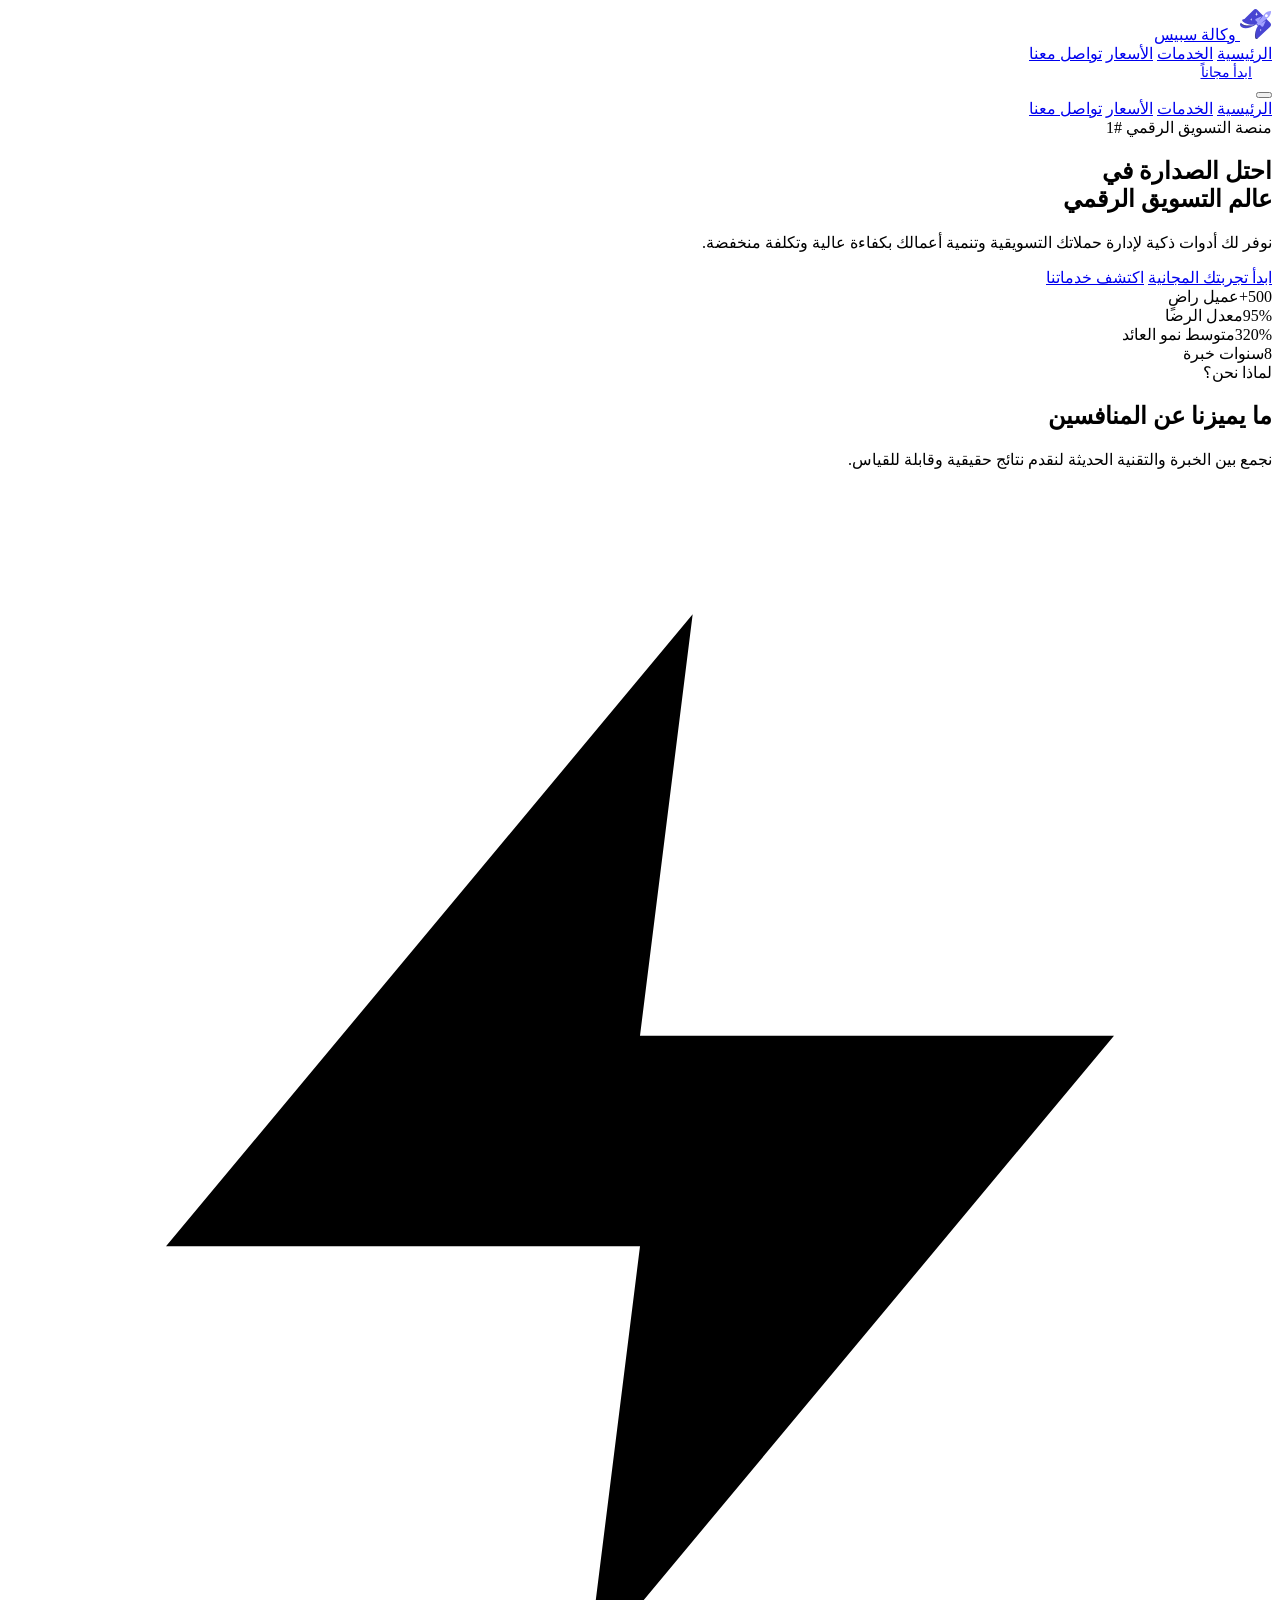
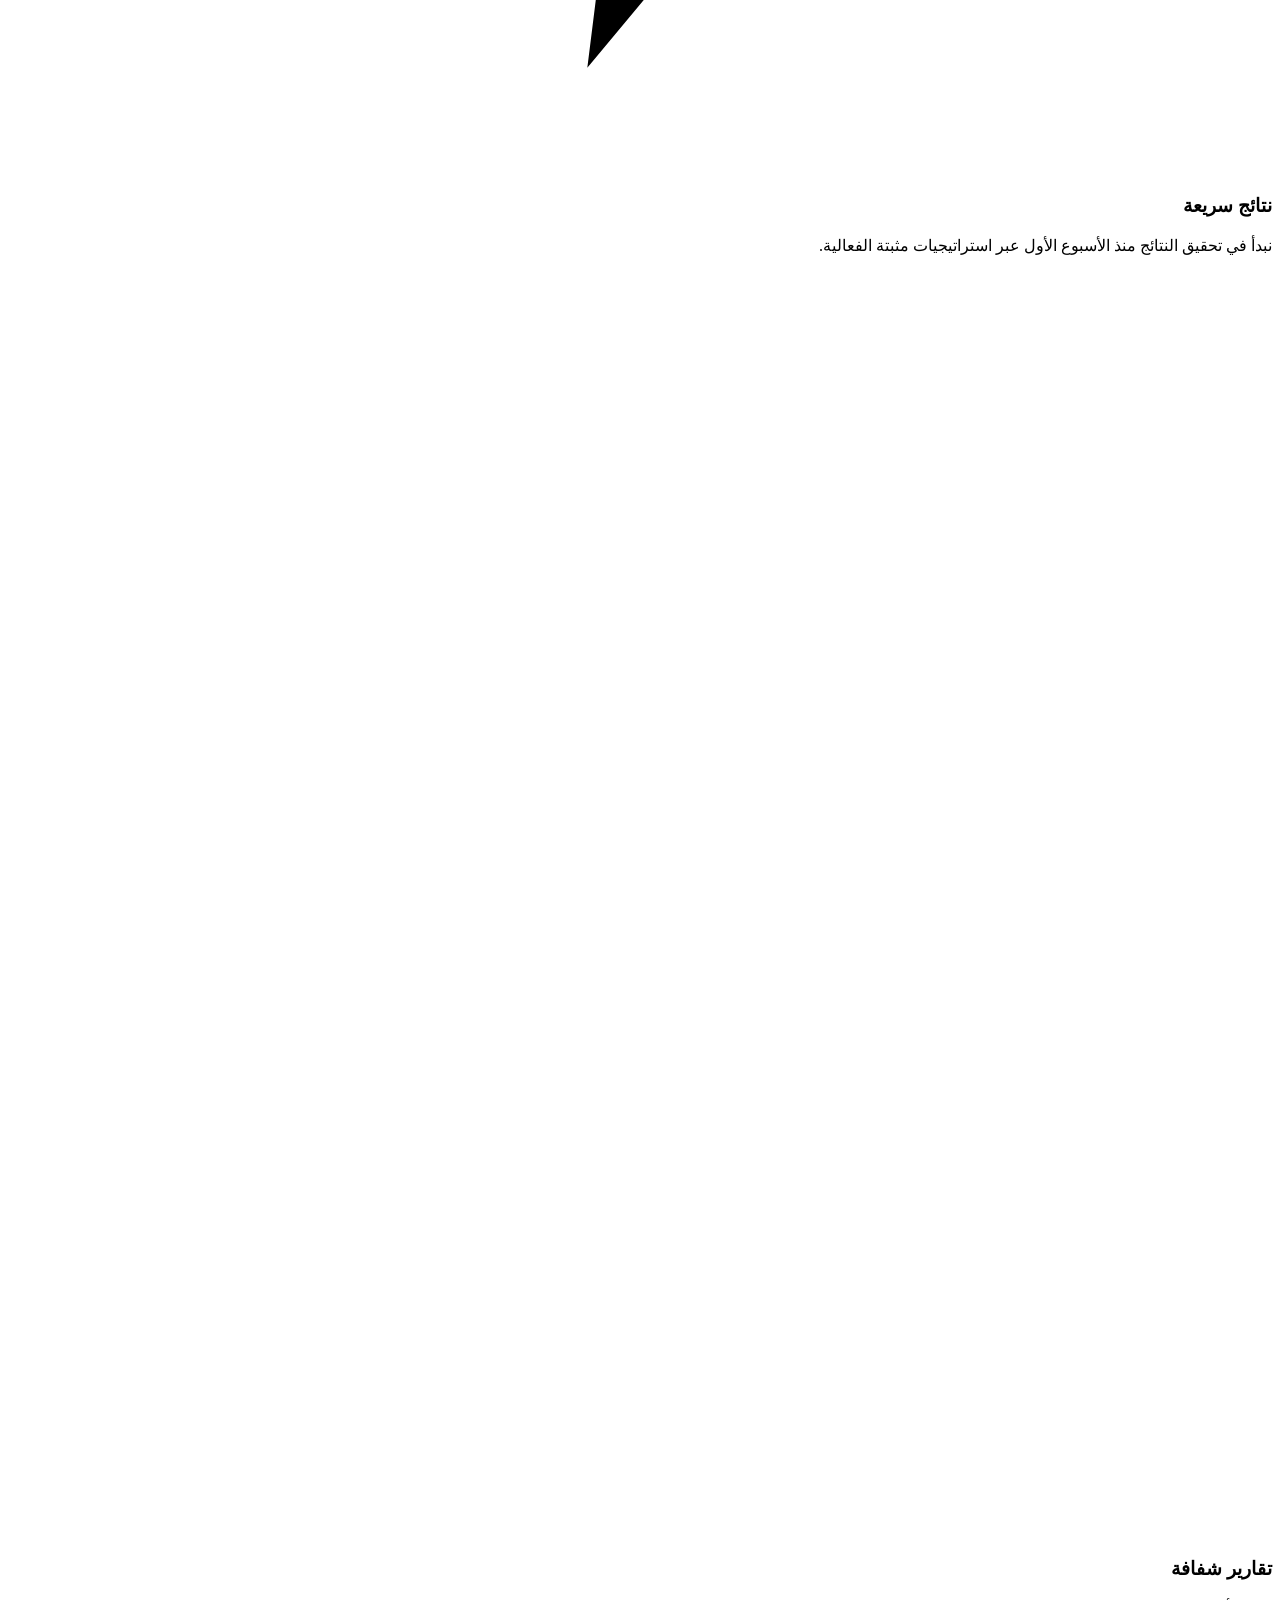
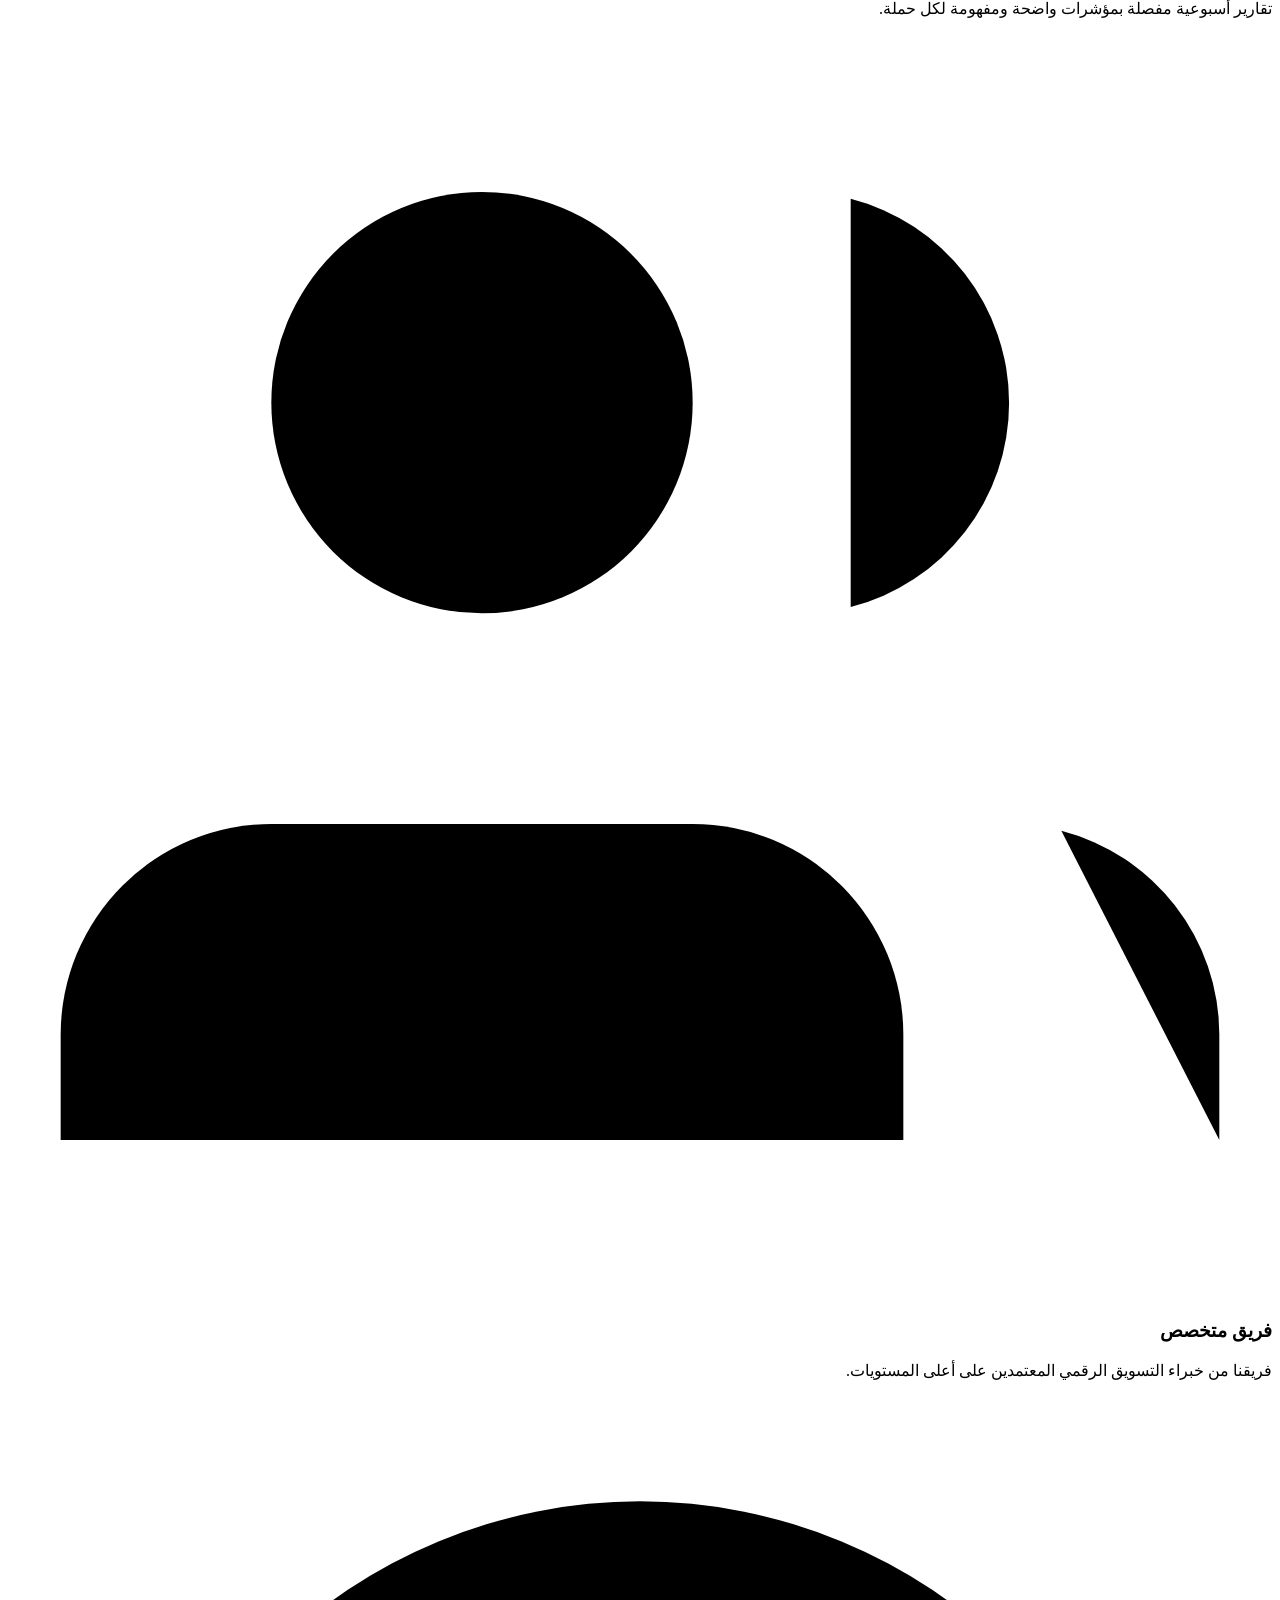
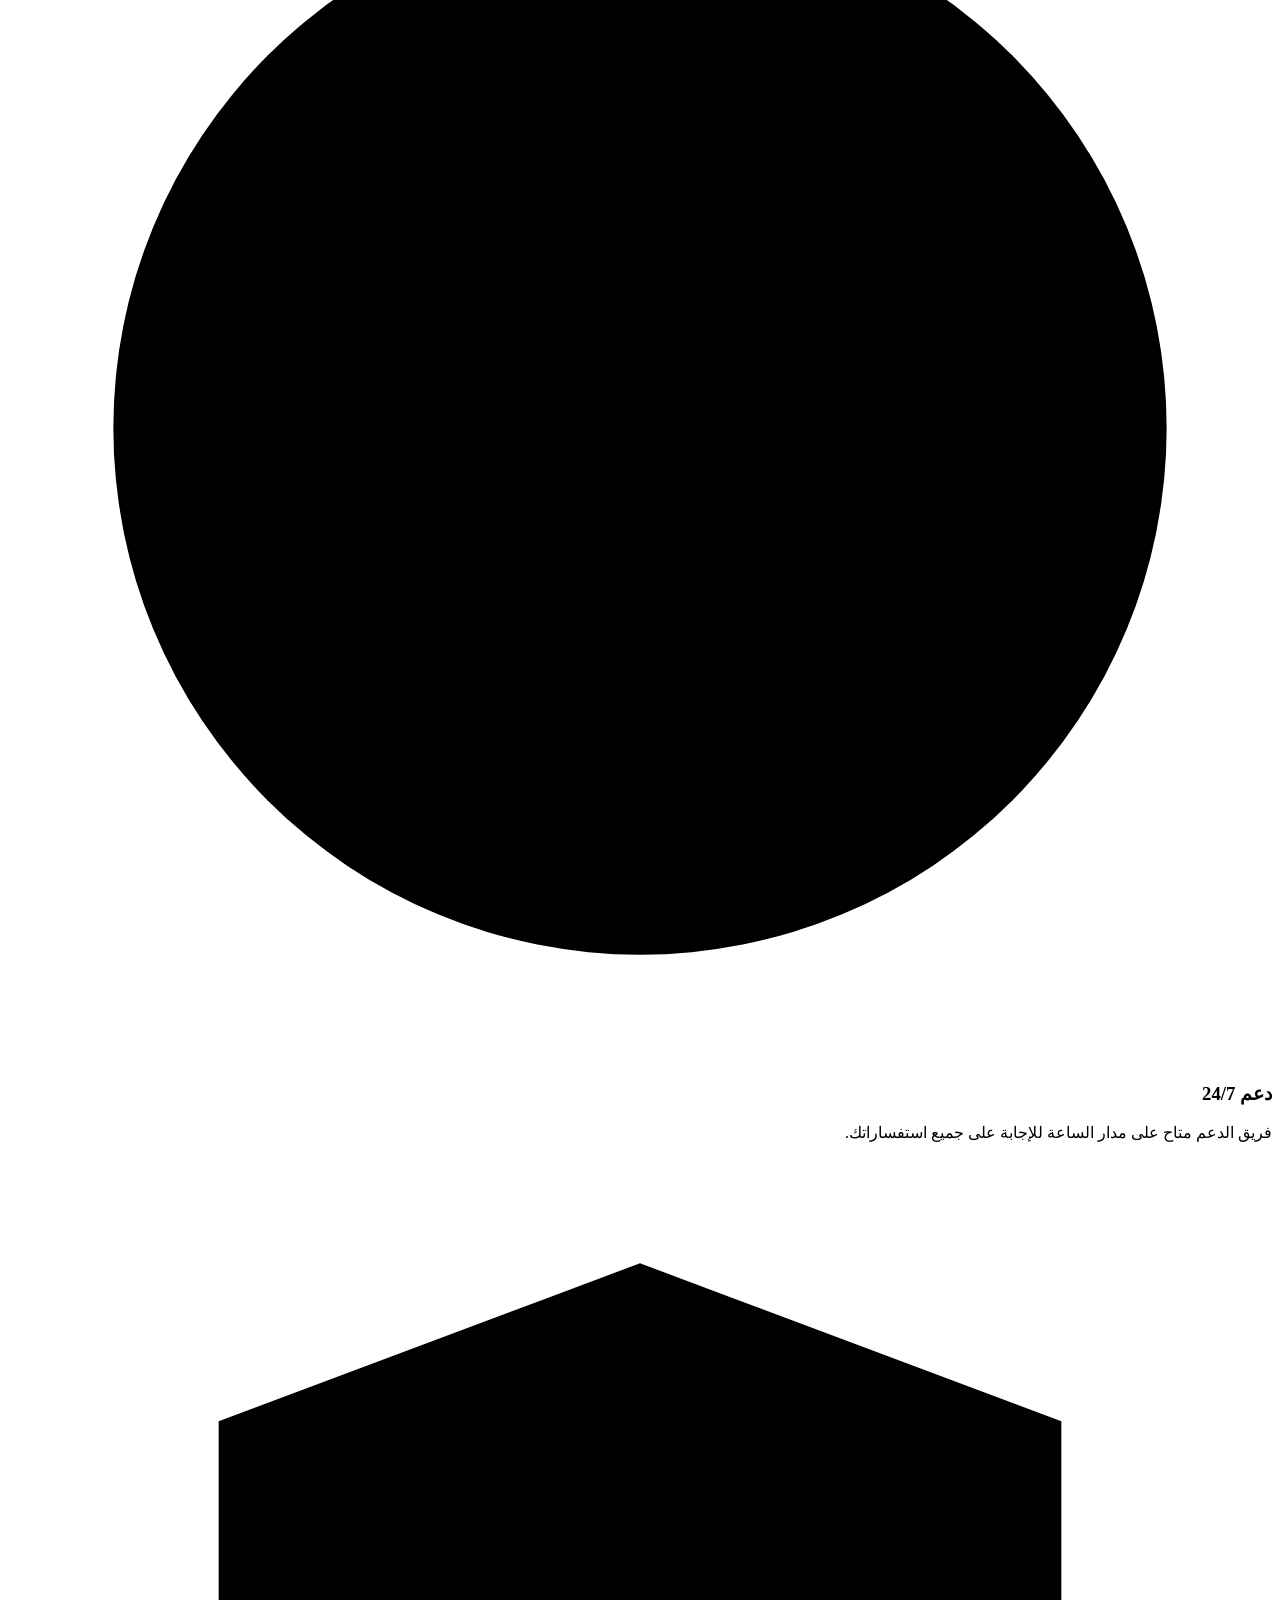
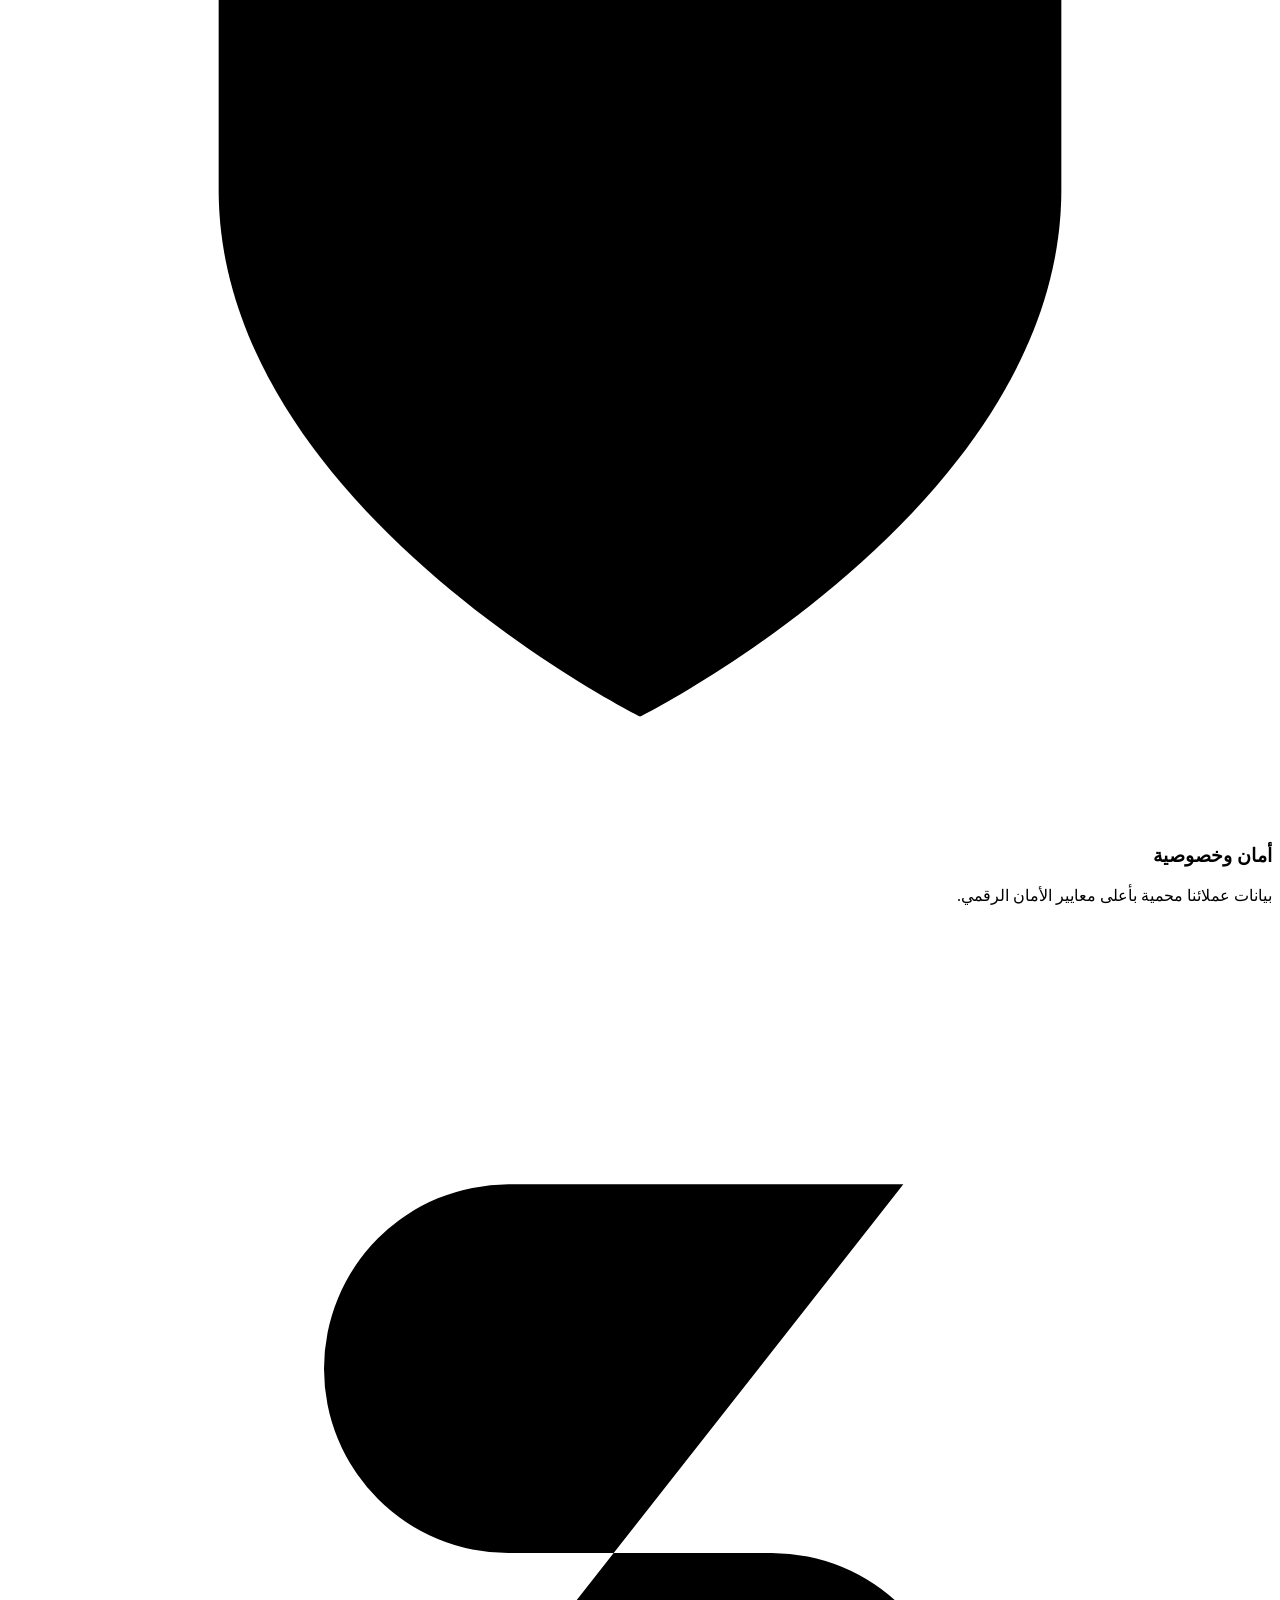
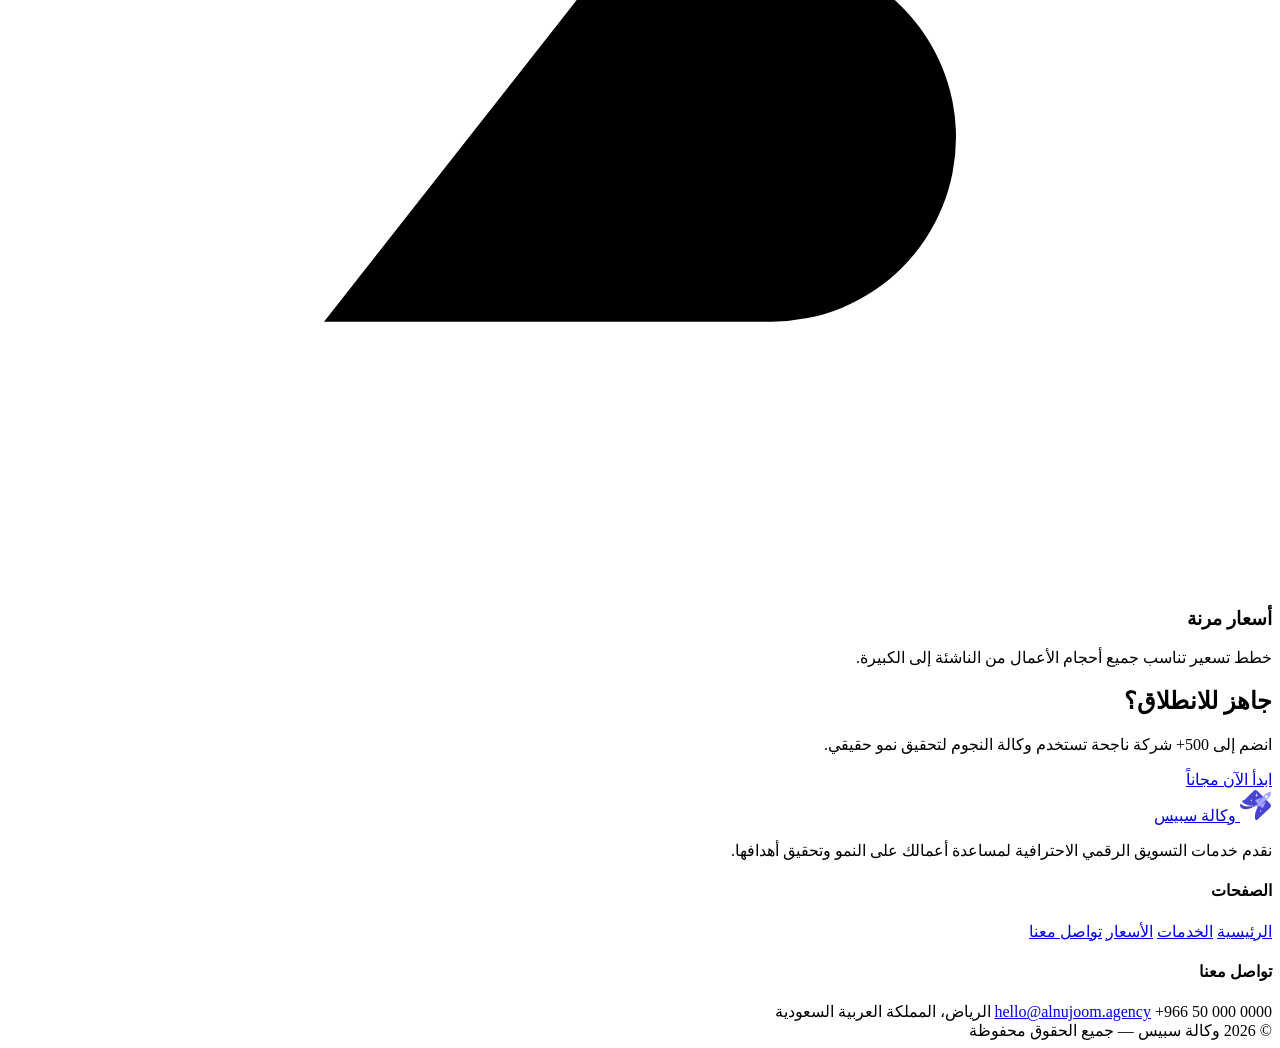
==== index.html @ 075b5fa2 "Add files via upload" ====
<!DOCTYPE html>
<html lang="ar" dir="rtl">
<head>
  <meta charset="UTF-8">
  <meta name="viewport" content="width=device-width, initial-scale=1.0">
  <title>وكالة سبيس — التسويق الرقمي</title>
  <link rel="stylesheet" href="css/style.css">
<body>

  <!-- ===== NAVBAR ===== -->
  <nav class="navbar">
    <div class="container">
      <a href="index.html" class="logo">
         <img src="favicon.svg" alt="logo" width="32" height="32">
          <span>وكالة سبيس</span>
      </a>
      <div class="nav-links">
        <a href="index.html"    class="active">الرئيسية</a>
        <a href="services.html">الخدمات</a>
        <a href="pricing.html">الأسعار</a>
        <a href="contact.php">تواصل معنا</a>
      </div>

      <div class="nav-actions">
        <a href="contact.php" class="btn btn-solid" style="padding: 0.5rem 1.25rem; font-size: 0.875rem;">ابدأ مجاناً</a>
      </div>

      <button class="hamburger" id="hamburger">
        <span></span><span></span><span></span>
      </button>
    </div>

    <div class="mobile-menu" id="mobile-menu">
      <a href="index.html">الرئيسية</a>
      <a href="services.html">الخدمات</a>
      <a href="pricing.html">الأسعار</a>
      <a href="contact.php">تواصل معنا</a>
    </div>
  </nav>

  <!-- ===== HERO ===== -->
  <section class="hero">
    <div class="container">
      <span class="section-label">منصة التسويق الرقمي #1</span>
      <h1 class="hero-title reveal">
        احتل الصدارة في<br>
        عالم <span>التسويق الرقمي</span>
      </h1>
      <p class="hero-desc reveal">
        نوفر لك أدوات ذكية لإدارة حملاتك التسويقية وتنمية أعمالك بكفاءة عالية وتكلفة منخفضة.
      </p>
      <div class="hero-btns reveal">
        <a href="contact.php" class="btn btn-solid btn-lg">ابدأ تجربتك المجانية</a>
        <a href="services.html" class="btn btn-outline btn-lg">اكتشف خدماتنا</a>
      </div>
    </div>
  </section>

  <!-- ===== STATS ===== -->
  <section class="section-sm" style="background: var(--white);">
    <div class="container">
      <div class="stats-grid">
        <div class="stat-box reveal"><span class="stat-number">500+</span><span class="stat-label">عميل راضٍ</span></div>
        <div class="stat-box reveal"><span class="stat-number">95%</span><span class="stat-label">معدل الرضا</span></div>
        <div class="stat-box reveal"><span class="stat-number">320%</span><span class="stat-label">متوسط نمو العائد</span></div>
        <div class="stat-box reveal"><span class="stat-number">8</span><span class="stat-label">سنوات خبرة</span></div>
      </div>
    </div>
  </section>

  <!-- ===== WHY US ===== -->
  <section class="section" style="background: var(--bg-light);">
    <div class="container">
      <div class="center" style="margin-bottom: 2.5rem;">
        <span class="section-label">لماذا نحن؟</span>
        <h2 class="section-title reveal">ما يميزنا عن <span>المنافسين</span></h2>
        <p class="section-desc reveal">نجمع بين الخبرة والتقنية الحديثة لنقدم نتائج حقيقية وقابلة للقياس.</p>
      </div>

      <div class="cards-grid">

        <div class="card reveal">
          <div class="card-icon">
            <svg viewBox="0 0 24 24"><path d="M13 2L3 14h9l-1 8 10-12h-9l1-8z"/></svg>
          </div>
          <h3>نتائج سريعة</h3>
          <p>نبدأ في تحقيق النتائج منذ الأسبوع الأول عبر استراتيجيات مثبتة الفعالية.</p>
        </div>

        <div class="card reveal">
          <div class="card-icon">
            <svg viewBox="0 0 24 24"><path d="M18 20V10"/><path d="M12 20V4"/><path d="M6 20v-6"/></svg>
          </div>
          <h3>تقارير شفافة</h3>
          <p>تقارير أسبوعية مفصلة بمؤشرات واضحة ومفهومة لكل حملة.</p>
        </div>

        <div class="card reveal">
          <div class="card-icon">
            <svg viewBox="0 0 24 24"><path d="M17 21v-2a4 4 0 0 0-4-4H5a4 4 0 0 0-4 4v2"/><circle cx="9" cy="7" r="4"/><path d="M23 21v-2a4 4 0 0 0-3-3.87"/><path d="M16 3.13a4 4 0 0 1 0 7.75"/></svg>
          </div>
          <h3>فريق متخصص</h3>
          <p>فريقنا من خبراء التسويق الرقمي المعتمدين على أعلى المستويات.</p>
        </div>

        <div class="card reveal">
          <div class="card-icon">
            <svg viewBox="0 0 24 24"><circle cx="12" cy="12" r="10"/><polyline points="12 6 12 12 16 14"/></svg>
          </div>
          <h3>دعم 24/7</h3>
          <p>فريق الدعم متاح على مدار الساعة للإجابة على جميع استفساراتك.</p>
        </div>

        <div class="card reveal">
          <div class="card-icon">
            <svg viewBox="0 0 24 24"><path d="M12 22s8-4 8-10V5l-8-3-8 3v7c0 6 8 10 8 10z"/></svg>
          </div>
          <h3>أمان وخصوصية</h3>
          <p>بيانات عملائنا محمية بأعلى معايير الأمان الرقمي.</p>
        </div>

        <div class="card reveal">
          <div class="card-icon">
            <svg viewBox="0 0 24 24"><line x1="12" y1="1" x2="12" y2="23"/><path d="M17 5H9.5a3.5 3.5 0 0 0 0 7h5a3.5 3.5 0 0 1 0 7H6"/></svg>
          </div>
          <h3>أسعار مرنة</h3>
          <p>خطط تسعير تناسب جميع أحجام الأعمال من الناشئة إلى الكبيرة.</p>
        </div>

      </div>
    </div>
  </section>

  <!-- ===== CTA ===== -->
  <section class="section">
    <div class="container">
      <div class="cta-banner reveal">
        <h2>جاهز للانطلاق؟</h2>
        <p>انضم إلى 500+ شركة ناجحة تستخدم وكالة النجوم لتحقيق نمو حقيقي.</p>
        <a href="contact.php" class="btn">ابدأ الآن مجاناً</a>
      </div>
    </div>
  </section>

  <!-- ===== FOOTER ===== -->
  <footer class="footer">
    <div class="container">
      <div class="footer-grid">

        <div>
  <a href="index.html" class="logo">
         <img src="favicon.svg" alt="logo" width="32" height="32">
          <span>وكالة سبيس</span>
      </a>          
      <p class="footer-desc">نقدم خدمات التسويق الرقمي الاحترافية لمساعدة أعمالك على النمو وتحقيق أهدافها.</p>
        </div>

        <div class="footer-col">
          <h4>الصفحات</h4>
          <a href="index.html">الرئيسية</a>
          <a href="services.html">الخدمات</a>
          <a href="pricing.html">الأسعار</a>
          <a href="contact.php">تواصل معنا</a>
        </div>

        <div class="footer-col">
          <h4>تواصل معنا</h4>
          <a href="mailto:hello@alnujoom.agency">hello@alnujoom.agency</a>
          <span >+966 50 000 0000</span>
          <span>الرياض، المملكة العربية السعودية</span>
        </div>

      </div>
      <div class="footer-bottom">© 2026 وكالة سبيس — جميع الحقوق محفوظة</div>
    </div>
  </footer>

  <script src="js/script.js"></script>
</body>
</html>
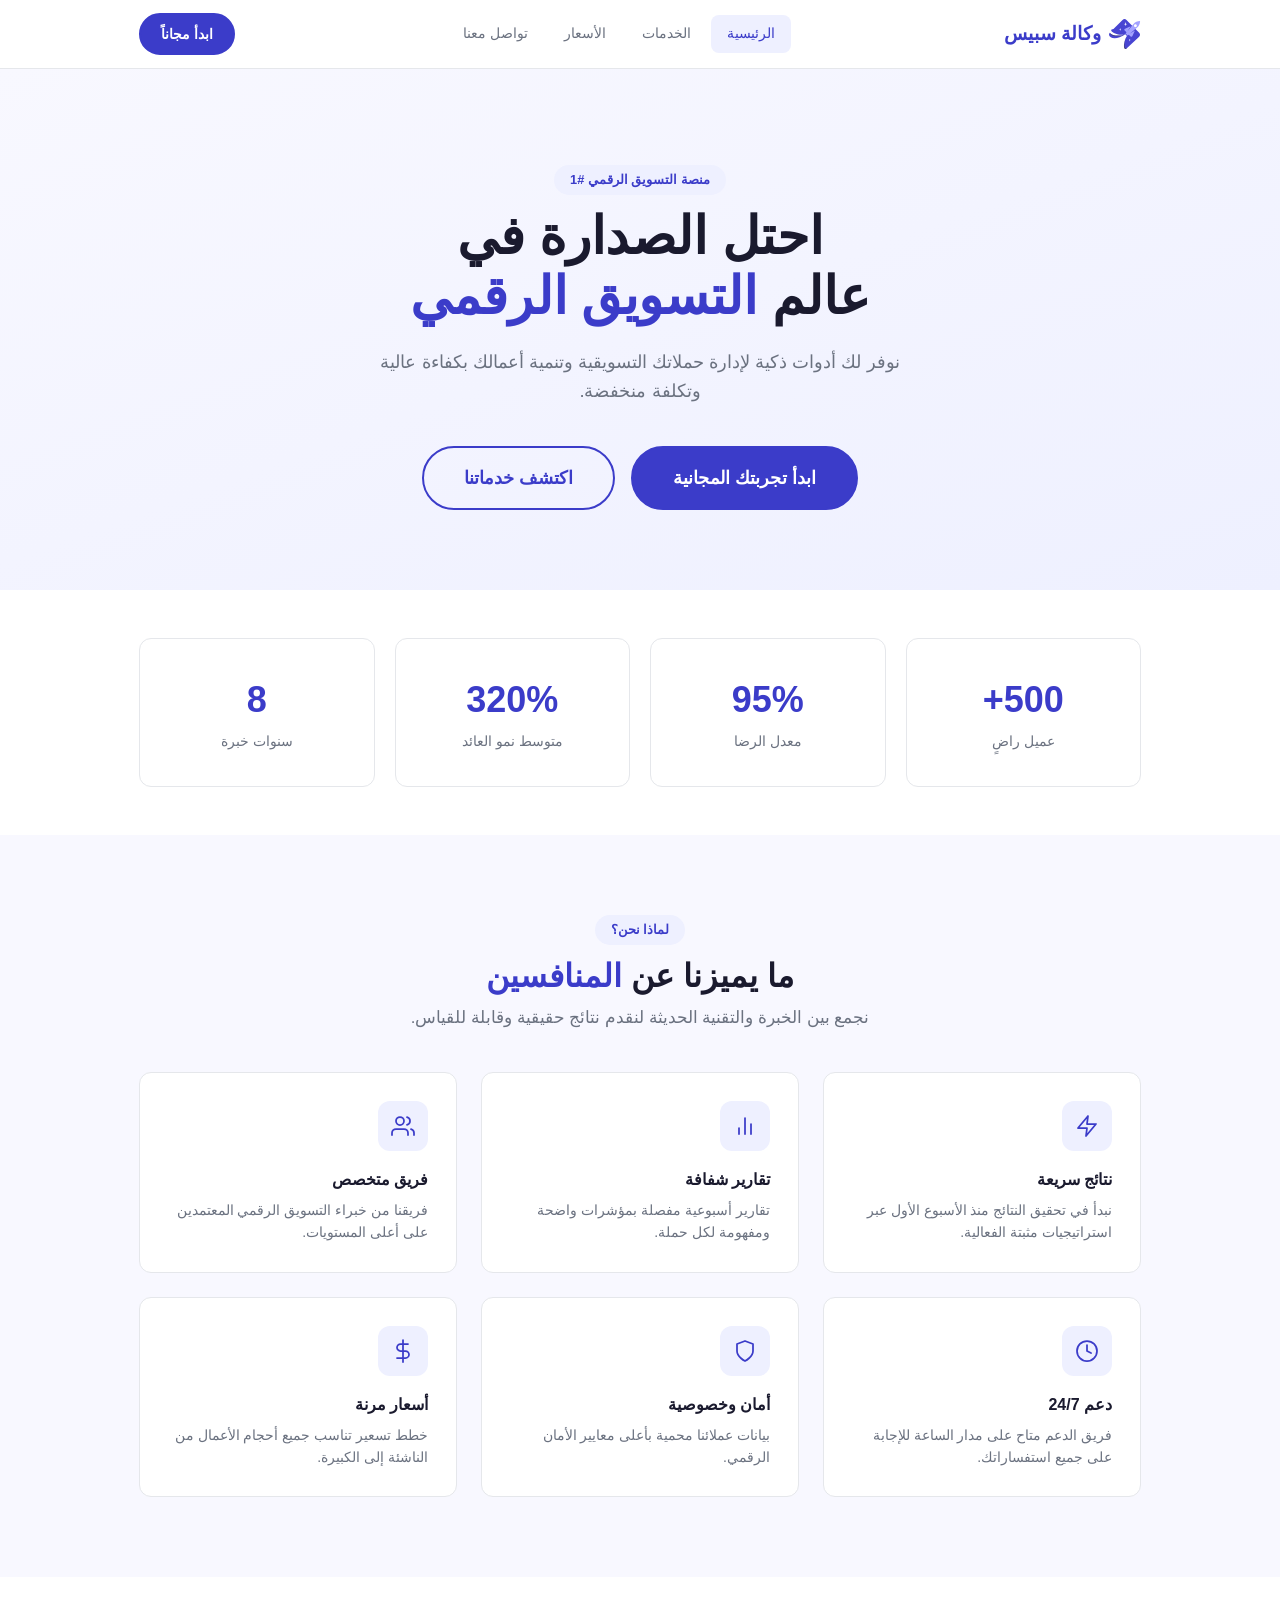
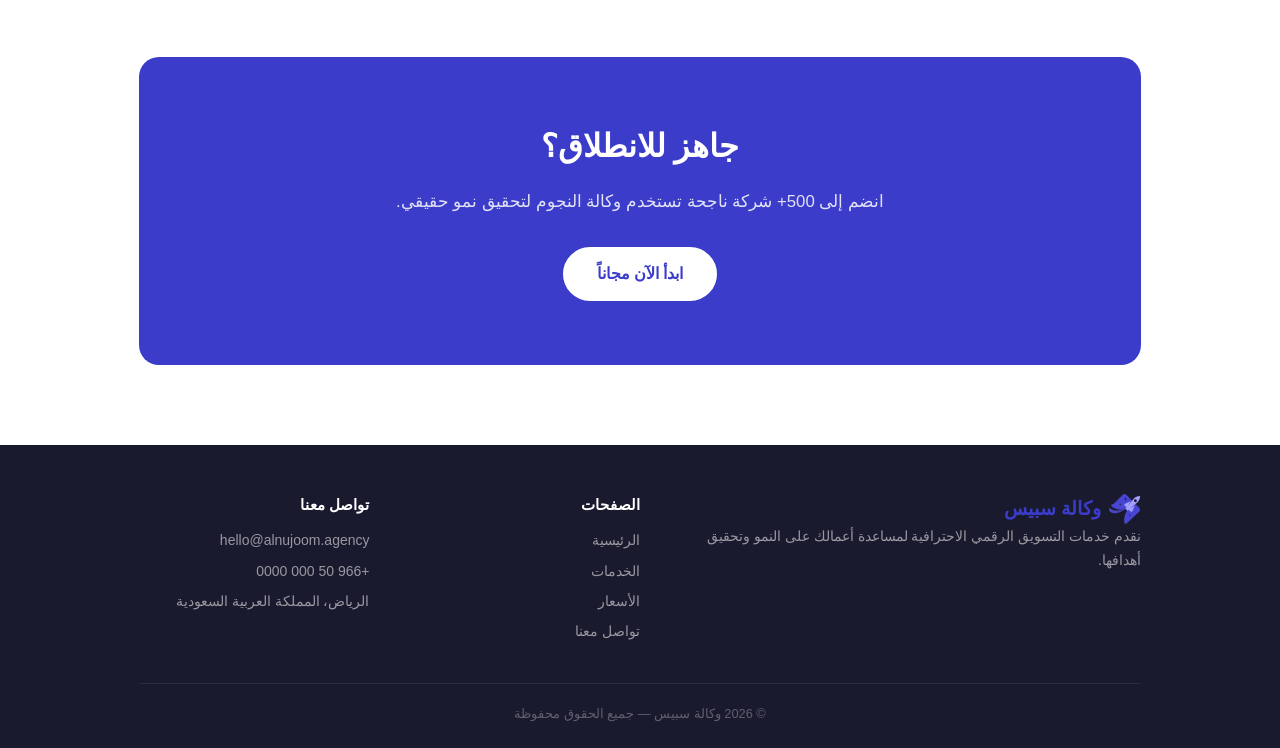
==== commit 5edb8e9d: "Update stylesheet link in index.html" ====
--- a/index.html
+++ b/index.html
@@ -4,7 +4,7 @@
   <meta charset="UTF-8">
   <meta name="viewport" content="width=device-width, initial-scale=1.0">
   <title>وكالة سبيس — التسويق الرقمي</title>
-  <link rel="stylesheet" href="css/style.css">
+  <link rel="stylesheet" href="style.css">
 <body>
 
   <!-- ===== NAVBAR ===== -->
--- a/style.css
+++ b/style.css
@@ -0,0 +1,602 @@
+/* =============================================
+   style.css — وكالة سبيس
+   All page styles in one file
+   ============================================= */
+
+/* ----- GOOGLE FONT ----- */
+@import url('https://fonts.googleapis.com/css2?family=IBM+Plex+Sans+Arabic:wght@400;600;700&display=swap');
+
+/* ----- VARIABLES ----- */
+:root {
+  --blue: #3b3cc9;
+  --blue-light: #eef0ff;
+  --blue-dark: #2a2b9e;
+  --text: #1a1a2e;
+  --muted: #6b7280;
+  --border: #e5e7eb;
+  --bg-light: #f8f8ff;
+  --white: #ffffff;
+  --radius: 0.75rem;
+}
+
+/* ----- RESET ----- */
+*,
+*::before,
+*::after {
+  box-sizing: border-box;
+  margin: 0;
+  padding: 0;
+}
+html {
+  scroll-behavior: smooth;
+  direction: rtl;
+}
+body {
+  font-family: 'IBM Plex Sans Arabic', Arial, sans-serif;
+  color: var(--text);
+  background: var(--white);
+  line-height: 1.6;
+}
+a {
+  text-decoration: none;
+  color: inherit;
+}
+ul {
+  list-style: none;
+}
+img {
+  max-width: 100%;
+  display: block;
+}
+
+/* ----- LAYOUT ----- */
+.container {
+  max-width: 1050px;
+  margin: 0 auto;
+  padding: 0 1.5rem;
+}
+.section {
+  padding: 5rem 0;
+}
+.section-sm {
+  padding: 3rem 0;
+}
+
+/* ----- SECTION HEADING ----- */
+.section-label {
+  display: inline-block;
+  background: var(--blue-light);
+  color: var(--blue);
+  font-size: 0.8rem;
+  font-weight: 600;
+  padding: 0.3rem 1rem;
+  border-radius: 999px;
+  margin-bottom: 0.75rem;
+}
+
+.section-title {
+  font-size: 2rem;
+  font-weight: 700;
+  margin-bottom: 0.6rem;
+  line-height: 1.2;
+}
+
+.section-title span {
+  color: var(--blue);
+}
+
+.section-desc {
+  color: var(--muted);
+  font-size: 1.05rem;
+  max-width: 560px;
+}
+
+.center {
+  text-align: center;
+}
+.center .section-desc {
+  margin: 0 auto;
+}
+
+/* ----- BUTTON ----- */
+.btn {
+  display: inline-block;
+  padding: 0.75rem 2rem;
+  border-radius: 999px;
+  font-weight: 600;
+  font-size: 1rem;
+  border: 2px solid var(--blue);
+  transition: all 0.2s;
+  cursor: pointer;
+  font-family: inherit;
+}
+
+.btn-solid {
+  background: var(--blue);
+  color: var(--white);
+}
+.btn-solid:hover {
+  background: var(--blue-dark);
+  transform: translateY(-2px);
+}
+
+.btn-outline {
+  background: transparent;
+  color: var(--blue);
+}
+.btn-outline:hover {
+  background: var(--blue-light);
+}
+
+.btn-lg {
+  padding: 1rem 2.5rem;
+  font-size: 1.1rem;
+}
+
+/* ----- NAVBAR ----- */
+.navbar {
+  position: sticky;
+  top: 0;
+  z-index: 100;
+  background: rgba(255, 255, 255, 0.9);
+  backdrop-filter: blur(12px);
+  border-bottom: 1px solid var(--border);
+}
+
+.navbar .container {
+  display: flex;
+  align-items: center;
+  justify-content: space-between;
+  height: 68px;
+}
+
+.logo {
+  font-size: 1.2rem;
+  font-weight: 700;
+  color: var(--blue);
+  display: flex;
+  align-items: center;
+  gap: 0.5rem;
+}
+
+.nav-links {
+  display: flex;
+  align-items: center;
+  gap: 0.25rem;
+}
+.nav-links a {
+  padding: 0.45rem 1rem;
+  border-radius: 0.5rem;
+  font-size: 0.9rem;
+  font-weight: 500;
+  color: var(--muted);
+  transition: 0.2s;
+}
+.nav-links a:hover,
+.nav-links a.active {
+  color: var(--blue);
+  background: var(--blue-light);
+}
+
+.nav-actions {
+  display: flex;
+  gap: 0.75rem;
+}
+
+/* Mobile hamburger */
+.hamburger {
+  display: none;
+  flex-direction: column;
+  gap: 5px;
+  background: none;
+  border: none;
+  cursor: pointer;
+  padding: 4px;
+}
+.hamburger span {
+  display: block;
+  width: 24px;
+  height: 2px;
+  background: var(--text);
+  border-radius: 2px;
+  transition: 0.3s;
+}
+
+/* Mobile menu */
+.mobile-menu {
+  display: none;
+  flex-direction: column;
+  gap: 0.4rem;
+  padding: 1rem 1.5rem 1.5rem;
+  border-top: 1px solid var(--border);
+}
+.mobile-menu.open {
+  display: flex;
+}
+.mobile-menu a {
+  padding: 0.7rem 1rem;
+  font-size: 1rem;
+  color: var(--muted);
+  border-radius: 0.5rem;
+}
+.mobile-menu a:hover {
+  background: var(--blue-light);
+  color: var(--blue);
+}
+
+/* ----- BREADCRUMBS ----- */
+.breadcrumb {
+  display: flex;
+  align-items: center;
+  gap: 0.4rem;
+  font-size: 0.85rem;
+  margin-bottom: 1rem;
+  justify-content: center;
+}
+.breadcrumb a {
+  color: var(--blue);
+  font-weight: 500;
+}
+.breadcrumb a:hover {
+  text-decoration: underline;
+}
+.breadcrumb span {
+  color: var(--muted);
+}
+.breadcrumb-sep {
+  color: var(--muted);
+  opacity: 0.5;
+  font-size: 0.8rem;
+}
+
+/* ----- PAGE HERO (inner pages) ----- */
+.page-hero {
+  background: linear-gradient(160deg, var(--bg-light), var(--blue-light));
+  padding: 4rem 0;
+  text-align: center;
+}
+
+.page-hero .section-title {
+  font-size: 2.5rem;
+}
+
+/* ----- HERO (home page) ----- */
+.hero {
+  background: linear-gradient(160deg, var(--bg-light), var(--blue-light));
+  padding: 6rem 0 5rem;
+  text-align: center;
+}
+
+.hero-title {
+  font-size: 3.25rem;
+  font-weight: 700;
+  line-height: 1.15;
+  margin-bottom: 1.25rem;
+}
+.hero-title span {
+  color: var(--blue);
+}
+.hero-desc {
+  font-size: 1.15rem;
+  color: var(--muted);
+  max-width: 520px;
+  margin: 0 auto 2.5rem;
+}
+.hero-btns {
+  display: flex;
+  justify-content: center;
+  gap: 1rem;
+  flex-wrap: wrap;
+}
+
+/* ----- STATS ----- */
+.stats-grid {
+  display: grid;
+  grid-template-columns: repeat(4, 1fr);
+  gap: 1.25rem;
+}
+
+.stat-box {
+  text-align: center;
+  padding: 2rem 1rem;
+  border: 1px solid var(--border);
+  border-radius: var(--radius);
+  background: var(--white);
+}
+
+.stat-number {
+  font-size: 2.25rem;
+  font-weight: 700;
+  color: var(--blue);
+  display: block;
+}
+.stat-label {
+  font-size: 0.875rem;
+  color: var(--muted);
+}
+
+/* ----- CARDS GRID ----- */
+.cards-grid {
+  display: grid;
+  grid-template-columns: repeat(3, 1fr);
+  gap: 1.5rem;
+}
+
+.card {
+  background: var(--white);
+  border: 1px solid var(--border);
+  border-radius: var(--radius);
+  padding: 1.75rem;
+  transition:
+    box-shadow 0.2s,
+    transform 0.2s;
+}
+
+.card:hover {
+  box-shadow: 0 6px 20px rgba(59, 60, 201, 0.1);
+  transform: translateY(-4px);
+}
+
+.card-icon {
+  width: 50px;
+  height: 50px;
+  background: var(--blue-light);
+  border-radius: 0.75rem;
+  display: flex;
+  align-items: center;
+  justify-content: center;
+  margin-bottom: 1rem;
+}
+
+.card-icon svg {
+  width: 24px;
+  height: 24px;
+  stroke: var(--blue);
+  fill: none;
+  stroke-width: 1.75;
+  stroke-linecap: round;
+  stroke-linejoin: round;
+}
+.card h3 {
+  font-size: 1rem;
+  font-weight: 600;
+  margin-bottom: 0.4rem;
+}
+.card p {
+  font-size: 0.875rem;
+  color: var(--muted);
+  line-height: 1.6;
+}
+
+/* ----- CTA BANNER ----- */
+.cta-banner {
+  background: var(--blue);
+  border-radius: 1.25rem;
+  padding: 4rem 2rem;
+  text-align: center;
+  color: var(--white);
+}
+
+.cta-banner h2 {
+  font-size: 2rem;
+  font-weight: 700;
+  margin-bottom: 1rem;
+}
+.cta-banner p {
+  opacity: 0.85;
+  font-size: 1.05rem;
+  margin-bottom: 2rem;
+}
+.cta-banner .btn {
+  background: white;
+  color: var(--blue);
+  border-color: white;
+}
+.cta-banner .btn:hover {
+  background: var(--blue-light);
+}
+
+/* ----- CONTACT FORM ----- */
+.contact-grid {
+  display: grid;
+  grid-template-columns: 1fr 1.5fr;
+  gap: 3rem;
+  align-items: start;
+}
+
+.contact-info h2 {
+  font-size: 1.5rem;
+  font-weight: 700;
+  margin-bottom: 0.75rem;
+}
+.contact-info p {
+  color: var(--muted);
+  margin-bottom: 1.5rem;
+}
+
+.contact-detail {
+  display: flex;
+  align-items: center;
+  gap: 0.75rem;
+  margin-bottom: 1rem;
+  font-size: 0.9rem;
+}
+.contact-detail svg {
+  width: 20px;
+  height: 20px;
+  stroke: var(--blue);
+  fill: none;
+  stroke-width: 1.75;
+  stroke-linecap: round;
+  stroke-linejoin: round;
+  flex-shrink: 0;
+}
+
+.form-box {
+  background: var(--white);
+  border: 1px solid var(--border);
+  border-radius: 1rem;
+  padding: 2rem;
+}
+.form-box h3 {
+  font-size: 1.2rem;
+  font-weight: 700;
+  margin-bottom: 0.25rem;
+}
+.form-box .sub {
+  font-size: 0.875rem;
+  color: var(--muted);
+  margin-bottom: 1.5rem;
+}
+
+.form-row {
+  display: grid;
+  grid-template-columns: 1fr 1fr;
+  gap: 1rem;
+  margin-bottom: 1rem;
+}
+.form-group {
+  margin-bottom: 1rem;
+}
+
+label {
+  display: block;
+  font-size: 0.875rem;
+  font-weight: 600;
+  margin-bottom: 0.35rem;
+}
+
+input[type='text'],
+input[type='email'],
+input[type='tel'],
+select,
+textarea {
+  width: 100%;
+  padding: 0.7rem 1rem;
+  border: 1.5px solid var(--border);
+  border-radius: 0.6rem;
+  font-family: inherit;
+  font-size: 0.95rem;
+  color: var(--text);
+  direction: rtl;
+  transition: border-color 0.2s;
+}
+
+input:focus,
+select:focus,
+textarea:focus {
+  outline: none;
+  border-color: var(--blue);
+}
+textarea {
+  min-height: 120px;
+  resize: vertical;
+}
+
+/* ----- ALERTS ----- */
+.alert {
+  padding: 0.8rem 1.1rem;
+  border-radius: 0.6rem;
+  font-size: 0.9rem;
+  margin-bottom: 1rem;
+}
+.alert-success {
+  background: #d1fae5;
+  color: #065f46;
+  border: 1px solid #6ee7b7;
+}
+.alert-error {
+  background: #fee2e2;
+  color: #991b1b;
+  border: 1px solid #fca5a5;
+}
+
+/* ----- FOOTER ----- */
+.footer {
+  background: #1a1a2e;
+  color: rgba(255, 255, 255, 0.55);
+  padding: 3rem 0 1.5rem;
+}
+
+.footer-grid {
+  display: grid;
+  grid-template-columns: 2fr 1fr 1fr;
+  gap: 2.5rem;
+  margin-bottom: 2rem;
+}
+
+.footer-logo {
+  font-size: 1.15rem;
+  font-weight: 700;
+  color: white;
+  display: flex;
+  align-items: center;
+  gap: 0.5rem;
+  margin-bottom: 0.75rem;
+}
+.footer-desc {
+  font-size: 0.875rem;
+  line-height: 1.7;
+}
+
+.footer-col h4 {
+  color: white;
+  font-size: 0.95rem;
+  font-weight: 600;
+  margin-bottom: 0.75rem;
+}
+.footer-col a,
+.footer-col span {
+  display: block;
+  font-size: 0.875rem;
+  color: rgba(255, 255, 255, 0.55);
+  margin-bottom: 0.5rem;
+  transition: color 0.2s;
+}
+.footer-col a:hover {
+  color: white;
+}
+
+.footer-bottom {
+  border-top: 1px solid rgba(255, 255, 255, 0.08);
+  padding-top: 1.25rem;
+  text-align: center;
+  font-size: 0.8rem;
+  color: rgba(255, 255, 255, 0.3);
+}
+
+/* ----- RESPONSIVE ----- */
+@media (max-width: 768px) {
+  .hero-title {
+    font-size: 2rem;
+  }
+  .stats-grid {
+    grid-template-columns: repeat(2, 1fr);
+  }
+  .cards-grid {
+    grid-template-columns: 1fr;
+  }
+  .contact-grid {
+    grid-template-columns: 1fr;
+  }
+  .footer-grid {
+    grid-template-columns: 1fr;
+    gap: 1.5rem;
+  }
+  .form-row {
+    grid-template-columns: 1fr;
+  }
+  .section {
+    padding: 3rem 0;
+  }
+  .section-title {
+    font-size: 1.7rem;
+  }
+  .nav-links,
+  .nav-actions {
+    display: none;
+  }
+  .hamburger {
+    display: flex;
+  }
+}
